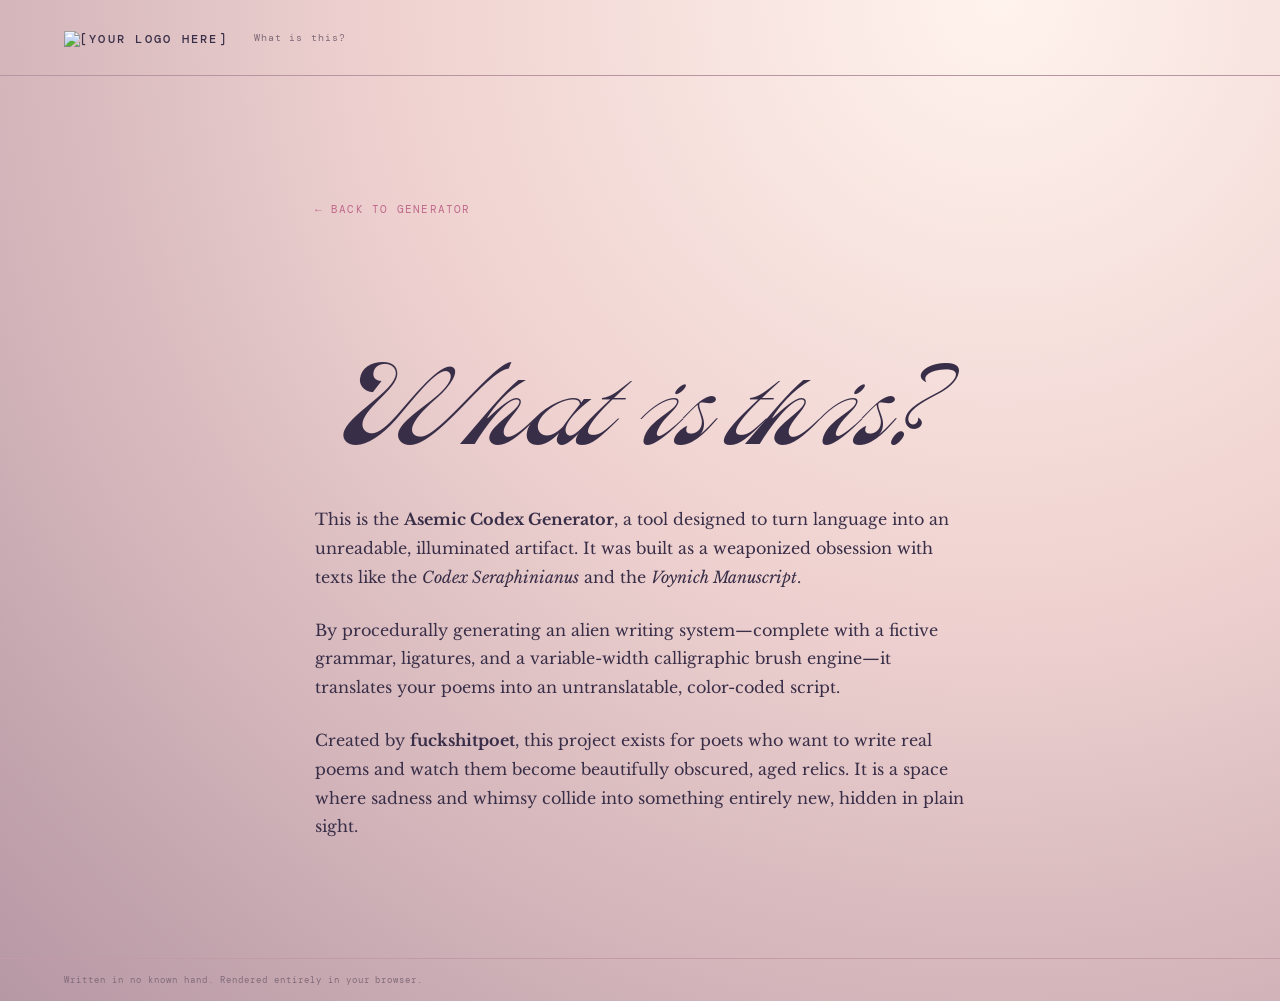
==== web/about.html @ 74103d62 "Add About page and prepare logo placeholder in header" ====
<!doctype html>
<html lang="en">
<head>
  <meta charset="utf-8">
  <meta name="viewport" content="width=device-width,initial-scale=1">
  <meta name="theme-color" content="#141b1b">
  <title>What is this? - Asemic Codex</title>
  <link rel="stylesheet" href="styles.css">
  <style>
    .about-content { max-width: 650px; margin: 40px auto; line-height: 1.8; color: var(--ink); font-size: 16px; }
    .about-content h2 { font-family: 'MolliesScript', serif; font-size: clamp(56px,7vw,92px); font-weight: normal; margin-bottom: 20px; text-align: center; color: var(--ink); }
    .about-content p { margin-bottom: 24px; }
    .back-link { display: inline-block; margin-bottom: 30px; font-family: "DM Mono", monospace; font-size: 11px; letter-spacing: .11em; text-transform: uppercase; color: var(--acid); text-decoration: none; transition: transform 0.2s; }
    .back-link:hover { transform: translateX(-5px); }
  </style>
</head>
<body>
  <header>
    <a class="brand" href="index.html">
        <img src="assets/logo.png" alt="[YOUR LOGO HERE]" id="logo" style="max-height:40px; width:auto; font-family:'DM Mono', monospace; font-size:12px; color:var(--ink);">
    </a>
    <p><a href="about.html" style="color:var(--quiet); text-decoration:none;">What is this?</a></p>
  </header>
  <main style="display:block; min-height: calc(100vh - 150px); padding: clamp(34px,6vw,94px) 24px;">
    <div class="about-content">
      <a href="index.html" class="back-link">← Back to Generator</a>
      <h2>What is this?</h2>
      <p>This is the <strong>Asemic Codex Generator</strong>, a tool designed to turn language into an unreadable, illuminated artifact. It was built as a weaponized obsession with texts like the <em>Codex Seraphinianus</em> and the <em>Voynich Manuscript</em>.</p>
      <p>By procedurally generating an alien writing system—complete with a fictive grammar, ligatures, and a variable-width calligraphic brush engine—it translates your poems into an untranslatable, color-coded script.</p>
      <p>Created by <strong>fuckshitpoet</strong>, this project exists for poets who want to write real poems and watch them become beautifully obscured, aged relics. It is a space where sadness and whimsy collide into something entirely new, hidden in plain sight.</p>
    </div>
  </main>
  <footer>Written in no known hand. Rendered entirely in your browser.</footer>
</body>
</html>
---- web/styles.css ----
@import url('https://fonts.googleapis.com/css2?family=Cinzel:wght@500;700&family=DM+Mono:wght@400;500&family=Libre+Baskerville:ital,wght@0,400;0,700;1,400&display=swap');
@font-face { font-family: 'MolliesScript'; src: url('assets/MolliesScript-Regular-Exfont9d72.otf') format('opentype'); }
:root { --ink:#392e48; --acid:#bf698b; --quiet:#806b78; --bg:#f1d9d5; --panel:#f8e9e5; }
* { box-sizing:border-box; }
body { margin:0; color:var(--ink); background:radial-gradient(circle at 78% 0,#fff3ed 0,#efd2d0 43%,#b697a4 100%); font-family:"Libre Baskerville", Georgia, serif; }
header { height:76px; display:flex; align-items:center; padding:0 clamp(22px,5vw,88px); border-bottom:1px solid #b994a3; gap:26px; }
.brand { text-decoration:none; color:var(--ink); font-family:"DM Mono",monospace; letter-spacing:.16em; font-size:14px; font-weight:500; }.brand span{color:var(--acid)}
header p, footer, .eyebrow, label, .artifact-actions { font-family:"DM Mono",monospace; font-size:10px; letter-spacing:.11em; color:var(--quiet); } header p{margin-right:auto} header p a { transition:color 0.2s; } header p a:hover { color:var(--acid) !important; text-decoration:underline !important; }
main { max-width:1440px; min-height:calc(100vh - 120px); margin:auto; padding:clamp(34px,6vw,94px); display:grid; grid-template-columns:minmax(310px,.8fr) minmax(400px,1.2fr); gap:clamp(36px,7vw,120px); align-items:center; }
h1 { font-family:'MolliesScript', serif; font-size:clamp(56px,7vw,92px); font-weight:normal; line-height:1.1; letter-spacing:0; margin:13px 0 20px; position:relative; } h1::after { content:attr(data-text); position:absolute; left:0; top:0; color:var(--ink); filter:blur(6px); pointer-events:none; opacity:0; transition:opacity 0.2s; -webkit-mask-image:radial-gradient(circle 60px at var(--x, 50%) var(--y, 50%), black 0%, transparent 100%); mask-image:radial-gradient(circle 60px at var(--x, 50%) var(--y, 50%), black 0%, transparent 100%); } h1:hover::after { opacity:1; } .intro{color:#6f5b68;line-height:1.7;font-size:14px;max-width:490px;margin-bottom:38px}
label { display:block; margin:0 0 9px; color:var(--acid); font-size:9px; }
textarea,input { width:100%; border:1px solid #c99ba8; background:#fff5ef; border-radius:2px; color:#392e48; font:13px/1.65 "Libre Baskerville",serif; padding:15px; outline:none; transition:border .2s; } textarea{height:166px;resize:vertical} textarea:focus,input:focus{border-color:var(--acid)}
.seed-row{display:grid;grid-template-columns:1fr auto;gap:12px;align-items:end;margin-top:14px}.seed-row input{font-family:"DM Mono",monospace;height:47px}
button { border:1px solid var(--acid); background:var(--acid); color:#fff8f3; cursor:pointer; height:47px; padding:0 19px; font:500 10px "DM Mono",monospace; letter-spacing:.09em; text-transform:uppercase; transition:transform .15s,background .15s; } button:hover{transform:translateY(-2px);background:#a94d75}.quiet { height:auto; padding:8px 0; border:0; background:none; color:#9c4b70 }.quiet:hover{background:none;color:#71304e}
.reading{margin-top:38px;padding:20px;border-left:1px solid #bf698b;background:linear-gradient(90deg,#f6e2e0,transparent)}.reading p{font-family:"DM Mono",monospace;font-size:13px;line-height:1.8;color:#51425c;margin:12px 0 0;min-height:40px;word-break:break-word}.grammar{font-size:11px;line-height:1.7;color:#806b78;margin:22px 0 0}
.artifact{min-width:0}.paper-frame{padding:clamp(9px,1.3vw,18px);background:#65766c;box-shadow:0 25px 80px #73445b55, inset 0 0 0 1px #88988c}.paper-frame canvas{width:100%;height:auto;display:block;background:#f5d6d0}.artifact-actions{display:flex;justify-content:space-between;align-items:center;padding:11px 0 0}.artifact-actions .quiet{font-size:10px}
footer{border-top:1px solid #c39ba7;padding:15px clamp(22px,5vw,88px);font-size:9px}@media(max-width:850px){header p{display:none}main{grid-template-columns:1fr;padding:42px 24px}.control-panel{max-width:600px}.artifact{order:-1}}
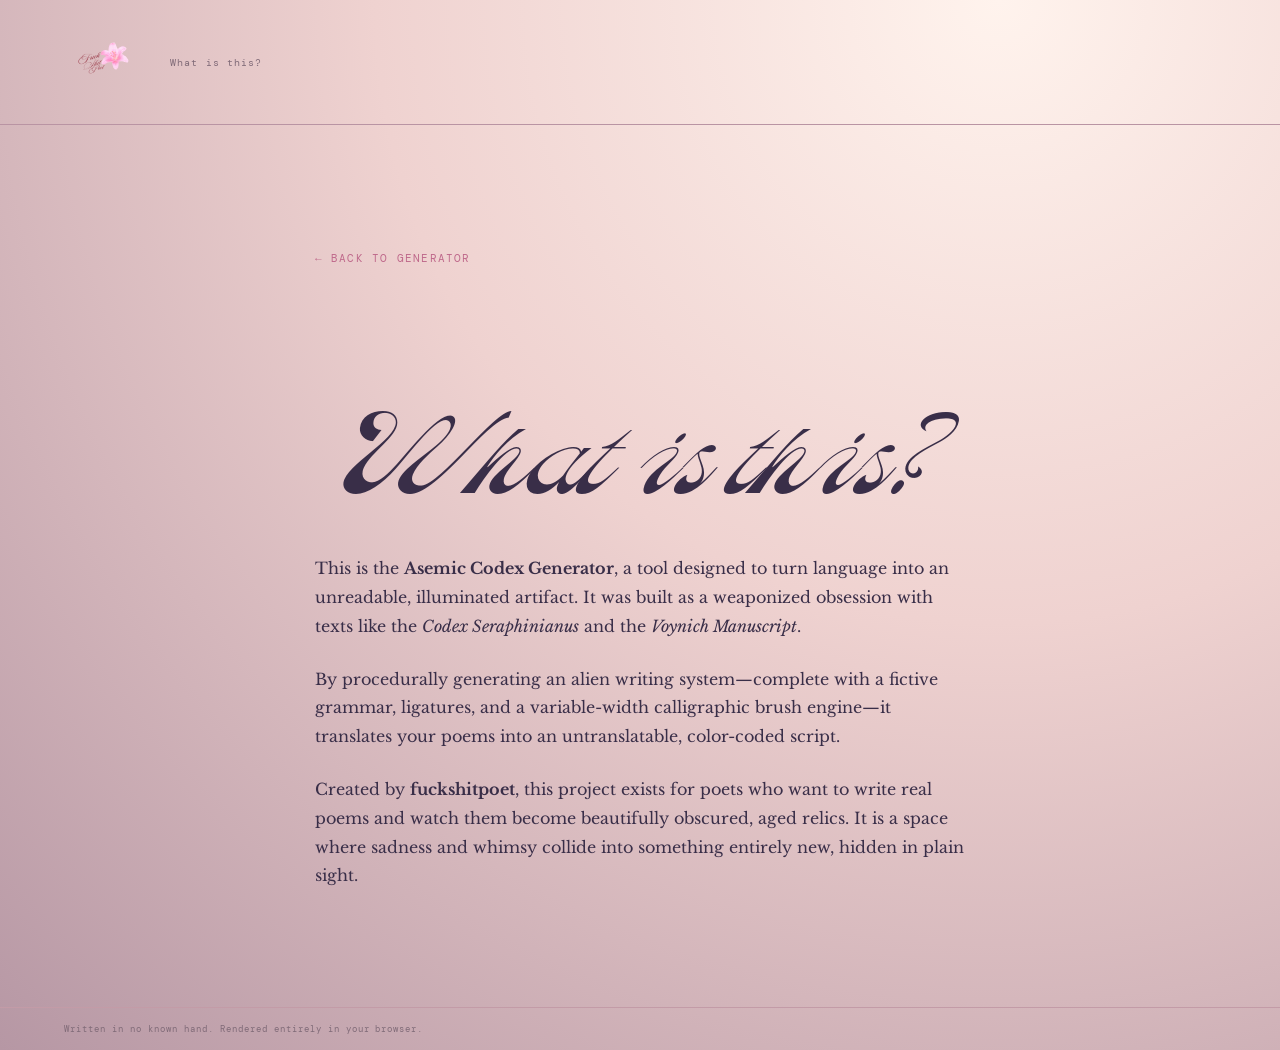
==== commit fe624bd3: "Resize logo and reformat Poems in Disguise header" ====
--- a/web/about.html
+++ b/web/about.html
@@ -17,7 +17,7 @@
 <body>
   <header>
     <a class="brand" href="index.html">
-        <img src="assets/logo.png" alt="[YOUR LOGO HERE]" id="logo" style="max-height:40px; width:auto; font-family:'DM Mono', monospace; font-size:12px; color:var(--ink);">
+        <img src="assets/logo.png" alt="Logo" id="logo" style="max-height:90px; width:auto; padding: 5px 0;">
     </a>
     <p><a href="about.html" style="color:var(--quiet); text-decoration:none;">What is this?</a></p>
   </header>
--- a/web/styles.css
+++ b/web/styles.css
@@ -3,11 +3,11 @@
 :root { --ink:#392e48; --acid:#bf698b; --quiet:#806b78; --bg:#f1d9d5; --panel:#f8e9e5; }
 * { box-sizing:border-box; }
 body { margin:0; color:var(--ink); background:radial-gradient(circle at 78% 0,#fff3ed 0,#efd2d0 43%,#b697a4 100%); font-family:"Libre Baskerville", Georgia, serif; }
-header { height:76px; display:flex; align-items:center; padding:0 clamp(22px,5vw,88px); border-bottom:1px solid #b994a3; gap:26px; }
+header { min-height:100px; display:flex; align-items:center; padding:15px clamp(22px,5vw,88px); border-bottom:1px solid #b994a3; gap:26px; }
 .brand { text-decoration:none; color:var(--ink); font-family:"DM Mono",monospace; letter-spacing:.16em; font-size:14px; font-weight:500; }.brand span{color:var(--acid)}
 header p, footer, .eyebrow, label, .artifact-actions { font-family:"DM Mono",monospace; font-size:10px; letter-spacing:.11em; color:var(--quiet); } header p{margin-right:auto} header p a { transition:color 0.2s; } header p a:hover { color:var(--acid) !important; text-decoration:underline !important; }
 main { max-width:1440px; min-height:calc(100vh - 120px); margin:auto; padding:clamp(34px,6vw,94px); display:grid; grid-template-columns:minmax(310px,.8fr) minmax(400px,1.2fr); gap:clamp(36px,7vw,120px); align-items:center; }
-h1 { font-family:'MolliesScript', serif; font-size:clamp(56px,7vw,92px); font-weight:normal; line-height:1.1; letter-spacing:0; margin:13px 0 20px; position:relative; } h1::after { content:attr(data-text); position:absolute; left:0; top:0; color:var(--ink); filter:blur(6px); pointer-events:none; opacity:0; transition:opacity 0.2s; -webkit-mask-image:radial-gradient(circle 60px at var(--x, 50%) var(--y, 50%), black 0%, transparent 100%); mask-image:radial-gradient(circle 60px at var(--x, 50%) var(--y, 50%), black 0%, transparent 100%); } h1:hover::after { opacity:1; } .intro{color:#6f5b68;line-height:1.7;font-size:14px;max-width:490px;margin-bottom:38px}
+h1 { font-family:'MolliesScript', serif; font-size:clamp(42px,5.5vw,66px); font-weight:normal; line-height:1; letter-spacing:0; margin:13px 0 20px; position:relative; display:inline-block; } h1::after { content:attr(data-text); white-space:pre; position:absolute; left:0; top:0; color:var(--ink); filter:blur(6px); pointer-events:none; opacity:0; transition:opacity 0.2s; -webkit-mask-image:radial-gradient(circle 60px at var(--x, 50%) var(--y, 50%), black 0%, transparent 100%); mask-image:radial-gradient(circle 60px at var(--x, 50%) var(--y, 50%), black 0%, transparent 100%); } h1:hover::after { opacity:1; } .intro{color:#6f5b68;line-height:1.7;font-size:14px;max-width:490px;margin-bottom:38px}
 label { display:block; margin:0 0 9px; color:var(--acid); font-size:9px; }
 textarea,input { width:100%; border:1px solid #c99ba8; background:#fff5ef; border-radius:2px; color:#392e48; font:13px/1.65 "Libre Baskerville",serif; padding:15px; outline:none; transition:border .2s; } textarea{height:166px;resize:vertical} textarea:focus,input:focus{border-color:var(--acid)}
 .seed-row{display:grid;grid-template-columns:1fr auto;gap:12px;align-items:end;margin-top:14px}.seed-row input{font-family:"DM Mono",monospace;height:47px}
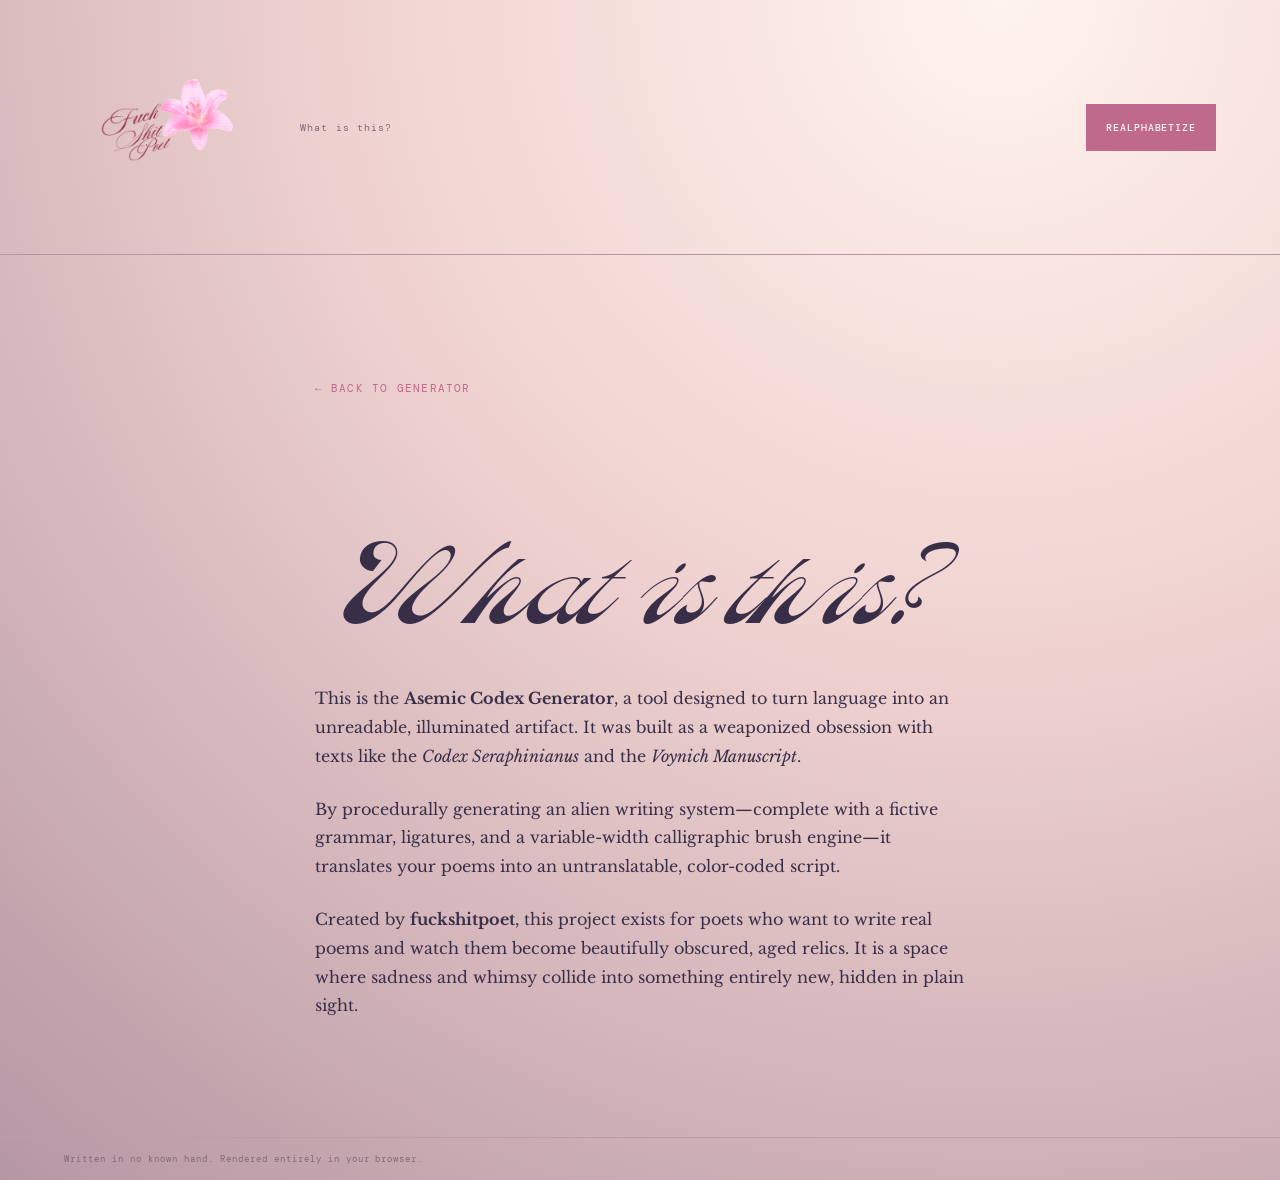
==== commit 9803ac33: "Increase logo size, increase H1 font size, and add back button to about page" ====
--- a/web/about.html
+++ b/web/about.html
@@ -17,9 +17,10 @@
 <body>
   <header>
     <a class="brand" href="index.html">
-        <img src="assets/logo.png" alt="Logo" id="logo" style="max-height:90px; width:auto; padding: 5px 0;">
+        <img src="assets/logo.png" alt="Logo" id="logo" style="max-height:220px; width:auto; padding: 5px 0;">
     </a>
     <p><a href="about.html" style="color:var(--quiet); text-decoration:none;">What is this?</a></p>
+    <button onclick="window.location.href='index.html'">REALPHABETIZE</button>
   </header>
   <main style="display:block; min-height: calc(100vh - 150px); padding: clamp(34px,6vw,94px) 24px;">
     <div class="about-content">
--- a/web/styles.css
+++ b/web/styles.css
@@ -7,7 +7,7 @@
 .brand { text-decoration:none; color:var(--ink); font-family:"DM Mono",monospace; letter-spacing:.16em; font-size:14px; font-weight:500; }.brand span{color:var(--acid)}
 header p, footer, .eyebrow, label, .artifact-actions { font-family:"DM Mono",monospace; font-size:10px; letter-spacing:.11em; color:var(--quiet); } header p{margin-right:auto} header p a { transition:color 0.2s; } header p a:hover { color:var(--acid) !important; text-decoration:underline !important; }
 main { max-width:1440px; min-height:calc(100vh - 120px); margin:auto; padding:clamp(34px,6vw,94px); display:grid; grid-template-columns:minmax(310px,.8fr) minmax(400px,1.2fr); gap:clamp(36px,7vw,120px); align-items:center; }
-h1 { font-family:'MolliesScript', serif; font-size:clamp(42px,5.5vw,66px); font-weight:normal; line-height:1; letter-spacing:0; margin:13px 0 20px; position:relative; display:inline-block; } h1::after { content:attr(data-text); white-space:pre; position:absolute; left:0; top:0; color:var(--ink); filter:blur(6px); pointer-events:none; opacity:0; transition:opacity 0.2s; -webkit-mask-image:radial-gradient(circle 60px at var(--x, 50%) var(--y, 50%), black 0%, transparent 100%); mask-image:radial-gradient(circle 60px at var(--x, 50%) var(--y, 50%), black 0%, transparent 100%); } h1:hover::after { opacity:1; } .intro{color:#6f5b68;line-height:1.7;font-size:14px;max-width:490px;margin-bottom:38px}
+h1 { font-family:'MolliesScript', serif; font-size:clamp(52px,6.5vw,82px); font-weight:normal; line-height:1; letter-spacing:0; margin:13px 0 20px; position:relative; display:inline-block; } h1::after { content:attr(data-text); white-space:pre; position:absolute; left:0; top:0; color:var(--ink); filter:blur(6px); pointer-events:none; opacity:0; transition:opacity 0.2s; -webkit-mask-image:radial-gradient(circle 60px at var(--x, 50%) var(--y, 50%), black 0%, transparent 100%); mask-image:radial-gradient(circle 60px at var(--x, 50%) var(--y, 50%), black 0%, transparent 100%); } h1:hover::after { opacity:1; } .intro{color:#6f5b68;line-height:1.7;font-size:14px;max-width:490px;margin-bottom:38px}
 label { display:block; margin:0 0 9px; color:var(--acid); font-size:9px; }
 textarea,input { width:100%; border:1px solid #c99ba8; background:#fff5ef; border-radius:2px; color:#392e48; font:13px/1.65 "Libre Baskerville",serif; padding:15px; outline:none; transition:border .2s; } textarea{height:166px;resize:vertical} textarea:focus,input:focus{border-color:var(--acid)}
 .seed-row{display:grid;grid-template-columns:1fr auto;gap:12px;align-items:end;margin-top:14px}.seed-row input{font-family:"DM Mono",monospace;height:47px}
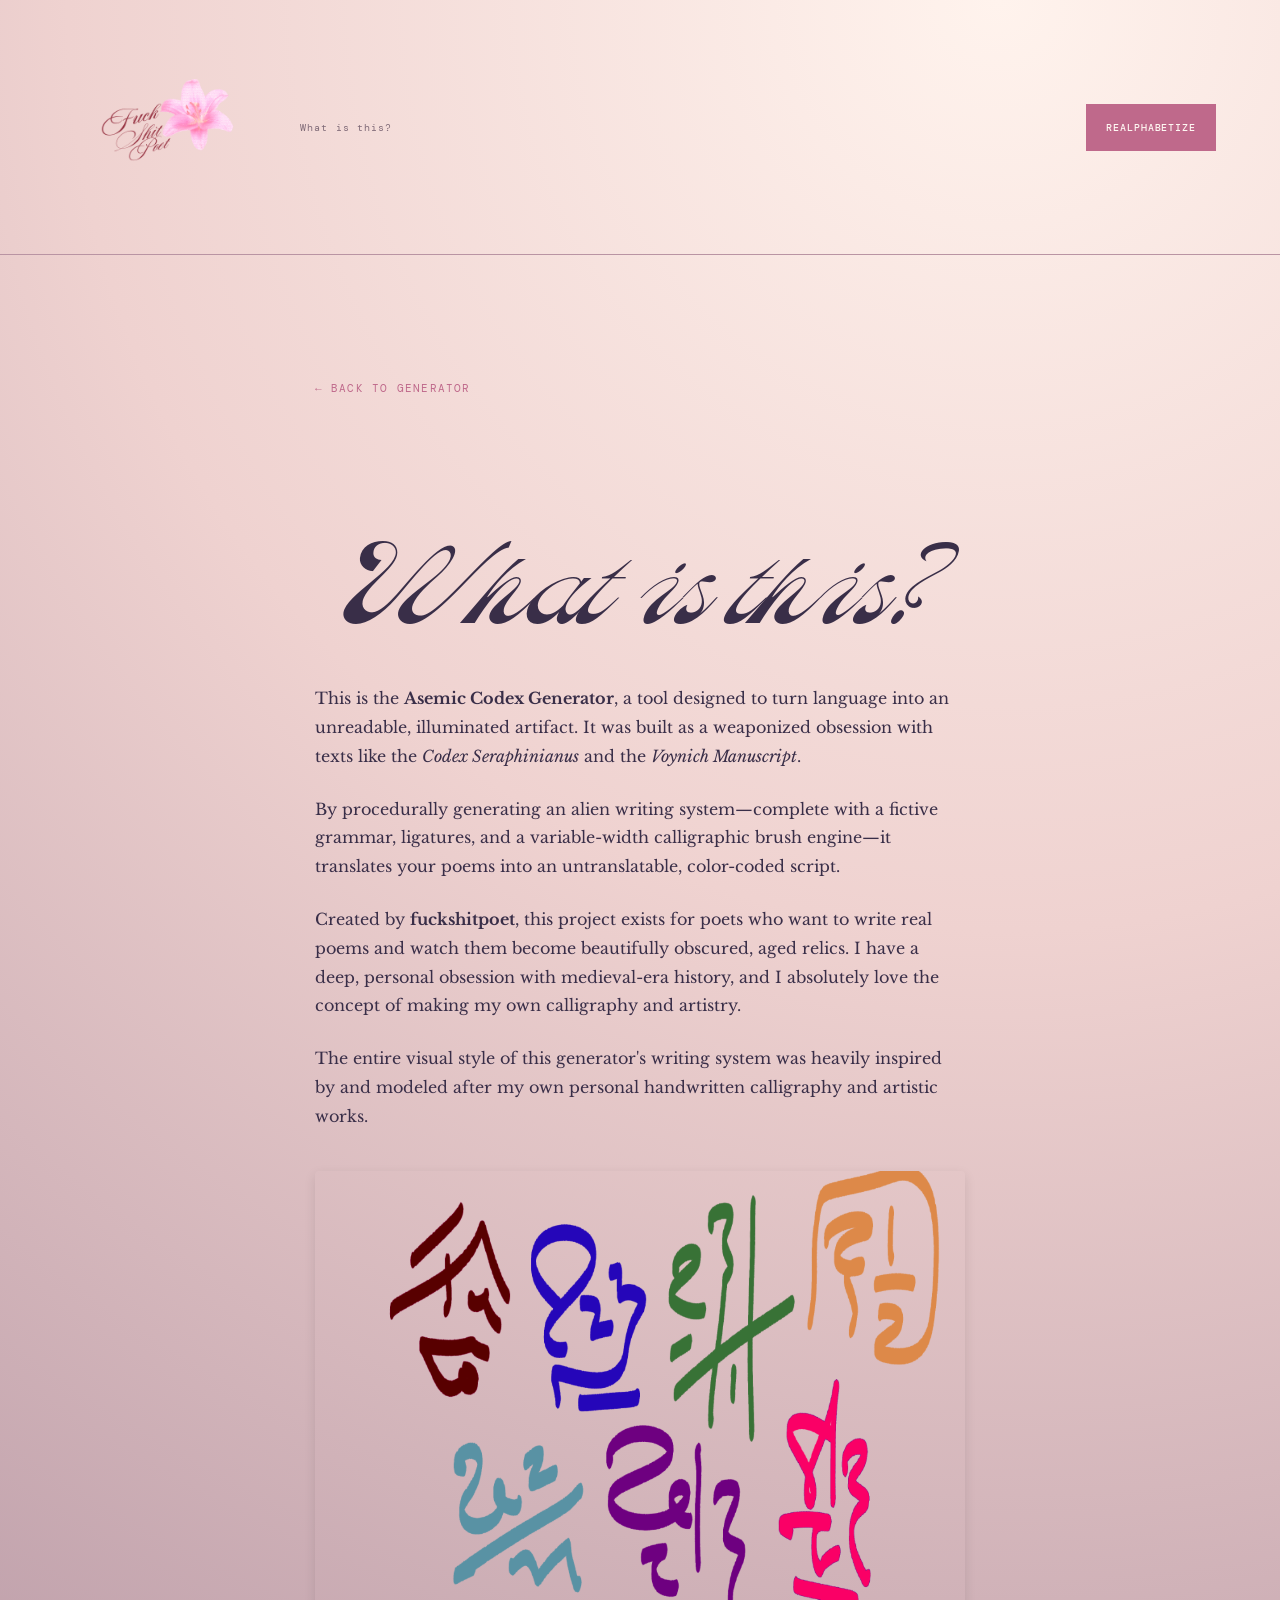
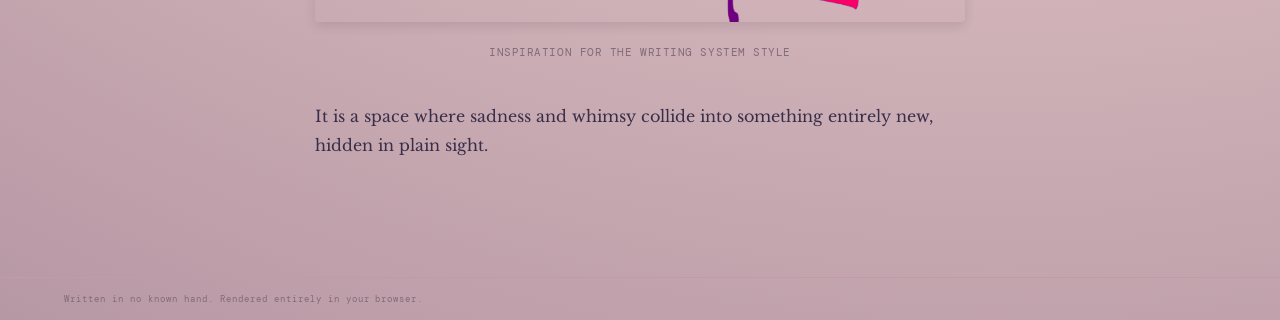
==== commit eec21659: "Update About page with calligraphy inspiration context and image" ====
--- a/web/about.html
+++ b/web/about.html
@@ -28,7 +28,15 @@
       <h2>What is this?</h2>
       <p>This is the <strong>Asemic Codex Generator</strong>, a tool designed to turn language into an unreadable, illuminated artifact. It was built as a weaponized obsession with texts like the <em>Codex Seraphinianus</em> and the <em>Voynich Manuscript</em>.</p>
       <p>By procedurally generating an alien writing system—complete with a fictive grammar, ligatures, and a variable-width calligraphic brush engine—it translates your poems into an untranslatable, color-coded script.</p>
-      <p>Created by <strong>fuckshitpoet</strong>, this project exists for poets who want to write real poems and watch them become beautifully obscured, aged relics. It is a space where sadness and whimsy collide into something entirely new, hidden in plain sight.</p>
+      <p>Created by <strong>fuckshitpoet</strong>, this project exists for poets who want to write real poems and watch them become beautifully obscured, aged relics. I have a deep, personal obsession with medieval-era history, and I absolutely love the concept of making my own calligraphy and artistry.</p>
+      <p>The entire visual style of this generator's writing system was heavily inspired by and modeled after my own personal handwritten calligraphy and artistic works.</p>
+      
+      <figure style="margin: 40px 0; text-align: center;">
+        <img src="assets/inspiration.png" alt="Inspiration for the writing system style" style="max-width:100%; border-radius:4px; box-shadow:0 4px 12px rgba(0,0,0,0.1);">
+        <figcaption style="font-family:'DM Mono', monospace; font-size:11px; color:var(--quiet); margin-top:12px; letter-spacing:0.05em; text-transform:uppercase;">Inspiration for the writing system style</figcaption>
+      </figure>
+
+      <p>It is a space where sadness and whimsy collide into something entirely new, hidden in plain sight.</p>
     </div>
   </main>
   <footer>Written in no known hand. Rendered entirely in your browser.</footer>
